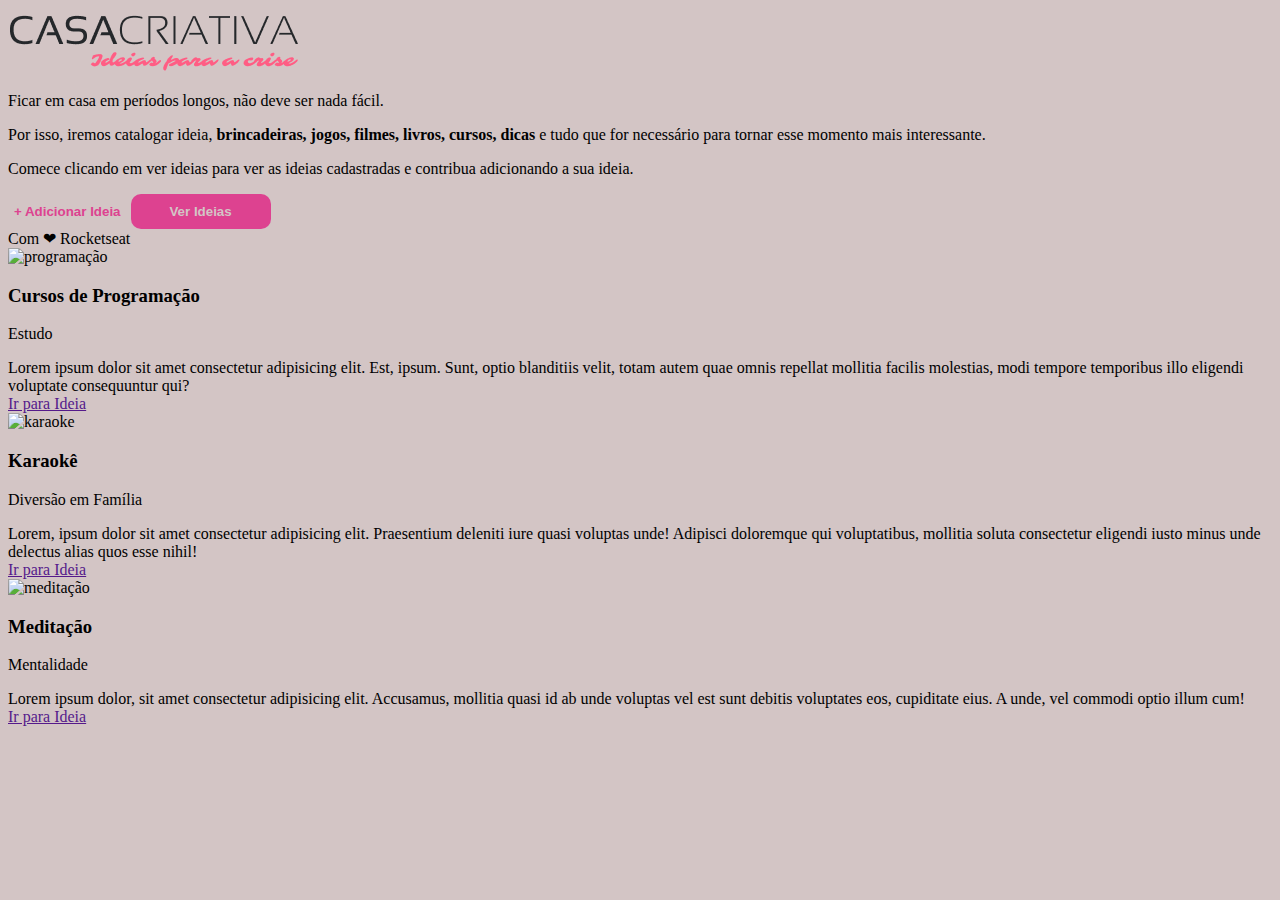
==== index.html @ 1b739c7f "index.html" ====
<!DOCTYPE html>
<html lang='pt-br'>
    <head>
        <!-- Aqui ficarão as configurações do site -->
        <meta charset='UTF-8'>
        <title>Casa Criativa</title>
        <link rel="stylesheet" href="estilo/style.css">
    </head>
    <body>
        <!-- Aqui ficará o conteúdo so site -->
        <div id='container'>
            <section id='part1'>
                <header>
                    <img src="imagens/logo.png" alt="Imagem Logomarca">
                </header>
                <main>
                    <p>
                        Ficar em casa em períodos longos, não deve ser nada fácil.
                    </p>
                    <p>
                        Por isso, iremos catalogar ideia, <strong>brincadeiras, jogos, filmes, livros, cursos, dicas</strong> e tudo que for necessário para tornar esse momento mais interessante.
                    </p>
                    <p>
                        Comece clicando em ver ideias para ver as ideias cadastradas e contribua adicionando a sua ideia.
                    </p>
                </main>
                <section id='butt'>
                    <button class="but1"><strong>+ Adicionar Ideia</strong></button>
                    <button class='but2'><strong>Ver Ideias</strong></button>
                </section>
                <footer id='fot'>Com &#10084 Rocketseat</footer>
            </section>
            <section id='part2'>
                <div class='ideas'>
                    <img src="https://image.flaticon.com/icons/svg/2729/2729007.svg" alt="programação">
                    <div class='content'>
                        <h3>Cursos de Programação</h3>
                        <p>Estudo</p>
                        <div class='description'>
                            Lorem ipsum dolor sit amet consectetur adipisicing elit. Est, ipsum. Sunt, optio blanditiis velit, totam autem quae omnis repellat mollitia facilis molestias, modi tempore temporibus illo eligendi voluptate consequuntur qui?
                        </div>
                        <a href="">Ir para Ideia</a>
                    </div>
                </div>
                <div class='ideas'>
                    <img src="https://image.flaticon.com/icons/svg/2729/2729032.svg" alt="karaoke">
                    <div class='content'>
                        <h3>Karaokê</h3>
                        <p>Diversão em Família</p>
                        <div class='description'>
                            Lorem, ipsum dolor sit amet consectetur adipisicing elit. Praesentium deleniti iure quasi voluptas unde! Adipisci doloremque qui voluptatibus, mollitia soluta consectetur eligendi iusto minus unde delectus alias quos esse nihil!
                        </div>
                        <a href="">Ir para Ideia</a>
                    </div>
                </div>
                <div class='ideas'>
                    <img src="https://image.flaticon.com/icons/svg/2729/2729027.svg" alt="meditação">
                    <div class='content'>
                        <h3>Meditação</h3>
                        <p>Mentalidade</p>
                        <div class='description'>
                            Lorem ipsum dolor, sit amet consectetur adipisicing elit. Accusamus, mollitia quasi id ab unde voluptas vel est sunt debitis voluptates eos, cupiditate eius. A unde, vel commodi optio illum cum!
                        </div>
                        <a href="">Ir para Ideia</a>
                    </div>
                </div>
            </section>
        </div>
        <script src="javascript/script.js"></script>
    </body>
</html>
---- estilo/style.css ----
body {
    background-color: rgb(211, 197, 197);
}
button.but1 {
    color: rgb(221, 66, 144);
    background: none;
    border: none;
}
button.but2 {
    background-color: rgb(221, 66, 144);
    color: rgb(211, 197, 197);
    border-radius: 10px;
    padding: 10px;
    width: 140px;
    border: none;
}
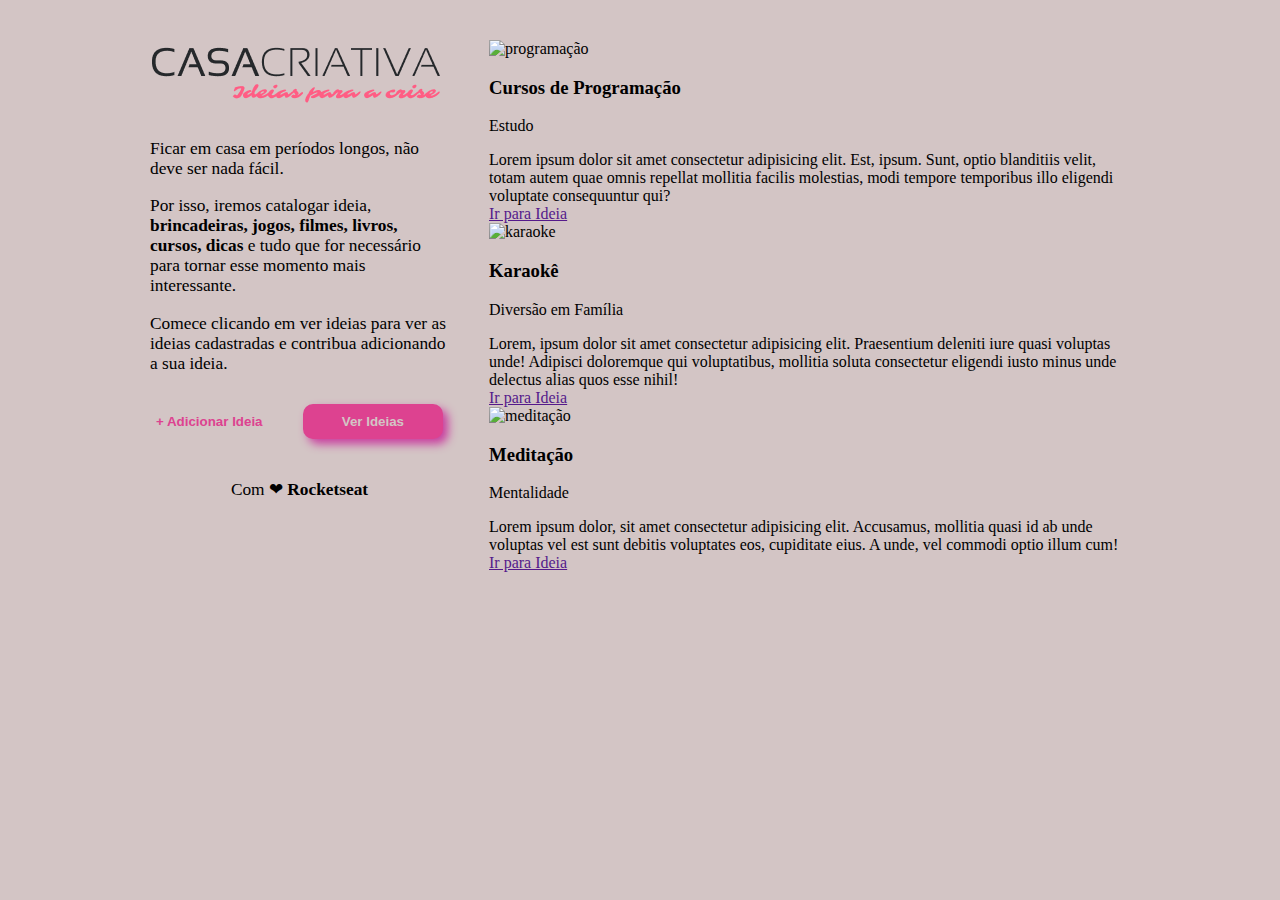
==== commit ffa05700: "index.html" ====
--- a/index.html
+++ b/index.html
@@ -28,7 +28,7 @@
                     <button class="but1"><strong>+ Adicionar Ideia</strong></button>
                     <button class='but2'><strong>Ver Ideias</strong></button>
                 </section>
-                <footer id='fot'>Com &#10084 Rocketseat</footer>
+                <footer id='fot'>Com &#10084 <a id='a1' target='_blank' href="https://rocketseat.com.br/">Rocketseat</a></footer>
             </section>
             <section id='part2'>
                 <div class='ideas'>
--- a/estilo/style.css
+++ b/estilo/style.css
@@ -1,5 +1,35 @@
 body {
     background-color: rgb(211, 197, 197);
+}
+div#container {
+    width: 90%;
+    max-width: 980px;
+    margin-right: auto;
+    margin-left: auto;
+    margin-top: 40px;
+    display:flex;
+}
+section#part1 {
+    width: 300px;
+    font-size: 13pt;
+    margin-right: 40px;
+}
+main {
+    margin-top: 30px;
+    margin-bottom: 30px;
+}
+footer#fot {
+    text-align: center;
+}
+footer a {
+    text-decoration: none;
+    color: black;
+    font-weight: bold;
+}
+button {
+    text-align: center;
+    cursor: pointer;
+    outline: none;
 }
 button.but1 {
     color: rgb(221, 66, 144);
@@ -13,4 +43,10 @@
     padding: 10px;
     width: 140px;
     border: none;
+    margin-bottom: 40px;
+    margin-left: 30px;
+    box-shadow: 5px 5px 10px rgb(201, 60, 159);
 }
+section#part2 {
+    
+}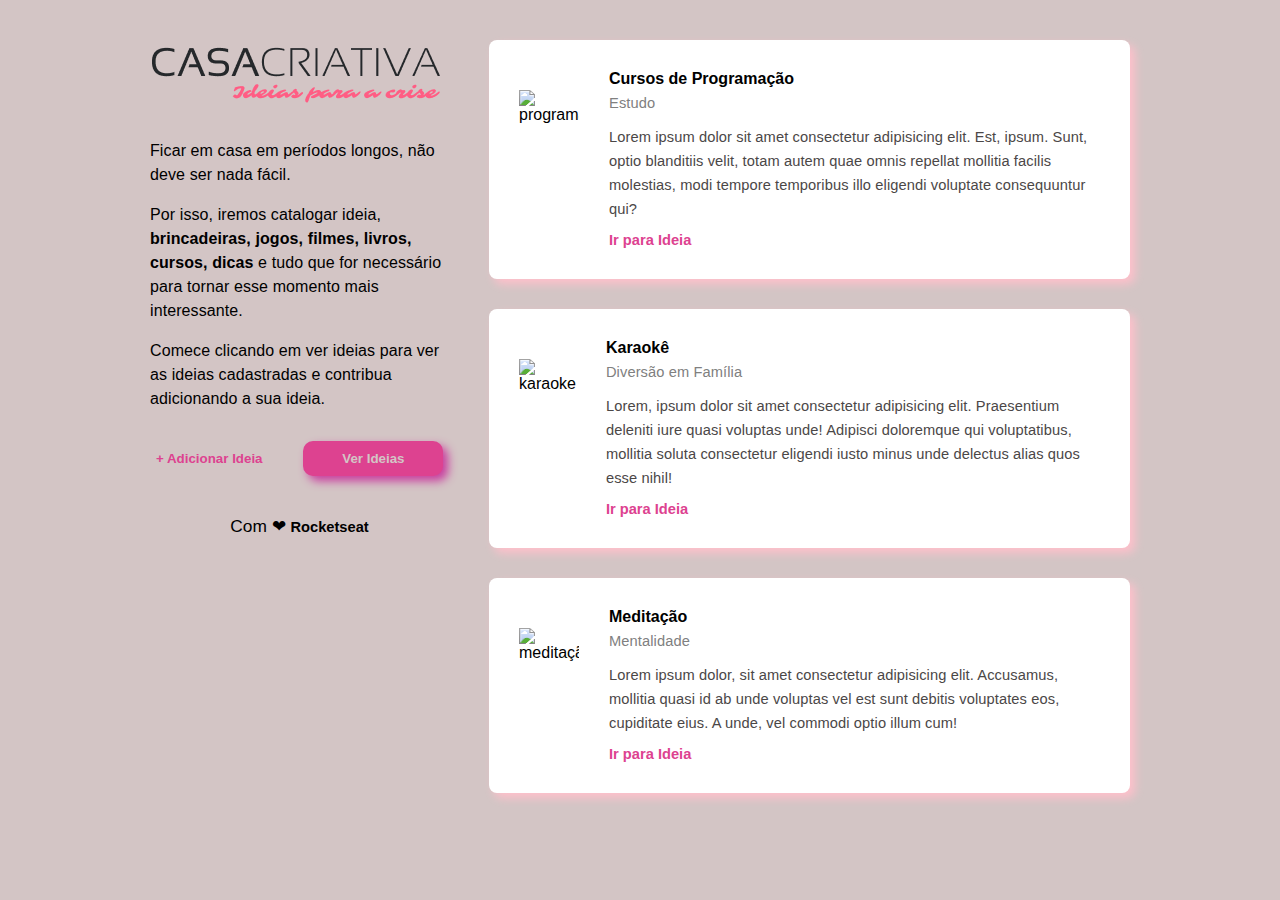
==== commit 422fbc50: "index.html" ====
--- a/index.html
+++ b/index.html
@@ -39,7 +39,7 @@
                         <div class='description'>
                             Lorem ipsum dolor sit amet consectetur adipisicing elit. Est, ipsum. Sunt, optio blanditiis velit, totam autem quae omnis repellat mollitia facilis molestias, modi tempore temporibus illo eligendi voluptate consequuntur qui?
                         </div>
-                        <a href="">Ir para Ideia</a>
+                        <a class='aa' href="">Ir para Ideia</a>
                     </div>
                 </div>
                 <div class='ideas'>
@@ -50,7 +50,7 @@
                         <div class='description'>
                             Lorem, ipsum dolor sit amet consectetur adipisicing elit. Praesentium deleniti iure quasi voluptas unde! Adipisci doloremque qui voluptatibus, mollitia soluta consectetur eligendi iusto minus unde delectus alias quos esse nihil!
                         </div>
-                        <a href="">Ir para Ideia</a>
+                        <a class='aaa' href="">Ir para Ideia</a>
                     </div>
                 </div>
                 <div class='ideas'>
@@ -61,7 +61,7 @@
                         <div class='description'>
                             Lorem ipsum dolor, sit amet consectetur adipisicing elit. Accusamus, mollitia quasi id ab unde voluptas vel est sunt debitis voluptates eos, cupiditate eius. A unde, vel commodi optio illum cum!
                         </div>
-                        <a href="">Ir para Ideia</a>
+                        <a class='aaaa' href="">Ir para Ideia</a>
                     </div>
                 </div>
             </section>
--- a/estilo/style.css
+++ b/estilo/style.css
@@ -1,5 +1,6 @@
 body {
     background-color: rgb(211, 197, 197);
+    font-family: 'Montserrat', sans-serif;
 }
 div#container {
     width: 90%;
@@ -47,6 +48,51 @@
     margin-left: 30px;
     box-shadow: 5px 5px 10px rgb(201, 60, 159);
 }
+a {
+    text-decoration: none;
+    font-weight: bold;
+    color: rgb(221, 66, 144);
+    font-size: 11pt;
+}
+div.ideas {
+    display: flex;
+}
+p, .description {
+    font-size: 16px;
+    line-height: 24px;
+    letter-spacing: 0.1px;
+}
+.ideas img {
+    height: 60px;
+    width: 60px;
+    margin-right: 30px;
+    margin-top: 20px;
+}
+.ideas h3 {
+    font-size: 12pt;
+    margin-top: 2px;
+    margin: 0;
+}
+.ideas {
+    margin-bottom: 30px;
+    background-color: white;
+    padding: 30px;
+    border-radius: 8px;
+    border: none;
+    box-shadow: 5px 5px 10px pink;
+}
+.ideas p {
+    margin-top: 3px;
+    margin-bottom: 10px;
+    color: gray;
+    font-size: 11pt;
+}
+.description {
+    font-size: 11pt;
+    margin-top: 10px;
+    margin-bottom: 10px;
+    color: rgb(75, 71, 71);
+}
 section#part2 {
-    
+
 }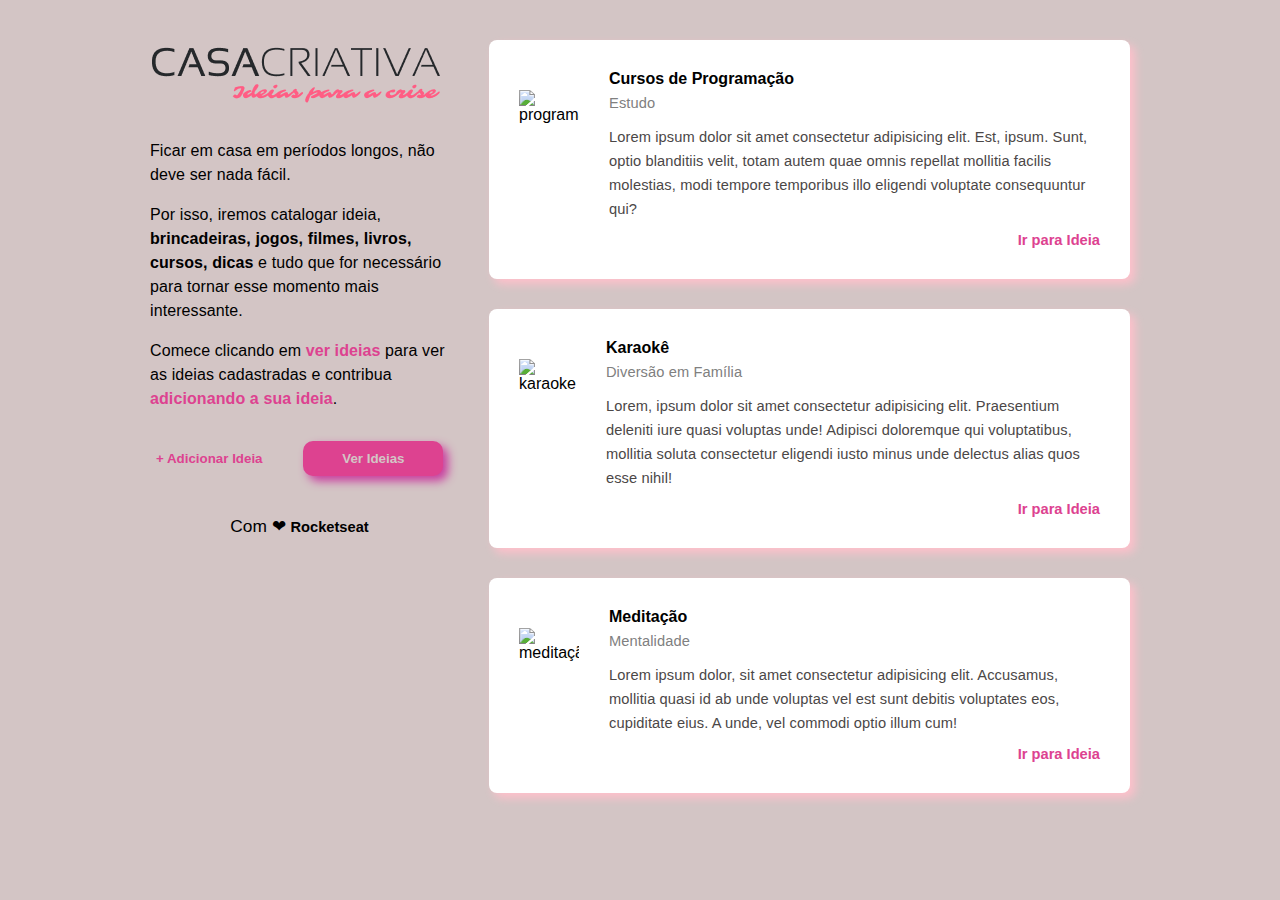
==== commit af60ce98: "index.html" ====
--- a/index.html
+++ b/index.html
@@ -21,7 +21,7 @@
                         Por isso, iremos catalogar ideia, <strong>brincadeiras, jogos, filmes, livros, cursos, dicas</strong> e tudo que for necessário para tornar esse momento mais interessante.
                     </p>
                     <p>
-                        Comece clicando em ver ideias para ver as ideias cadastradas e contribua adicionando a sua ideia.
+                        Comece clicando em <font color='#DD4290'><strong>ver ideias</strong></font> para ver as ideias cadastradas e contribua <font color='#DD4290'><strong>adicionando a sua ideia</strong></font>.
                     </p>
                 </main>
                 <section id='butt'>
@@ -39,7 +39,9 @@
                         <div class='description'>
                             Lorem ipsum dolor sit amet consectetur adipisicing elit. Est, ipsum. Sunt, optio blanditiis velit, totam autem quae omnis repellat mollitia facilis molestias, modi tempore temporibus illo eligendi voluptate consequuntur qui?
                         </div>
-                        <a class='aa' href="">Ir para Ideia</a>
+                        <div class='link'>
+                            <a class='aa' href="">Ir para Ideia</a>
+                        </div>
                     </div>
                 </div>
                 <div class='ideas'>
@@ -50,7 +52,9 @@
                         <div class='description'>
                             Lorem, ipsum dolor sit amet consectetur adipisicing elit. Praesentium deleniti iure quasi voluptas unde! Adipisci doloremque qui voluptatibus, mollitia soluta consectetur eligendi iusto minus unde delectus alias quos esse nihil!
                         </div>
-                        <a class='aaa' href="">Ir para Ideia</a>
+                        <div class="link">
+                            <a class='aaa' href="">Ir para Ideia</a>
+                        </div>
                     </div>
                 </div>
                 <div class='ideas'>
@@ -61,7 +65,9 @@
                         <div class='description'>
                             Lorem ipsum dolor, sit amet consectetur adipisicing elit. Accusamus, mollitia quasi id ab unde voluptas vel est sunt debitis voluptates eos, cupiditate eius. A unde, vel commodi optio illum cum!
                         </div>
-                        <a class='aaaa' href="">Ir para Ideia</a>
+                        <div class="link">
+                            <a class='aaaa' href="">Ir para Ideia</a>
+                        </div>
                     </div>
                 </div>
             </section>
--- a/estilo/style.css
+++ b/estilo/style.css
@@ -54,6 +54,9 @@
     color: rgb(221, 66, 144);
     font-size: 11pt;
 }
+div.link {
+    text-align: right;
+}
 div.ideas {
     display: flex;
 }
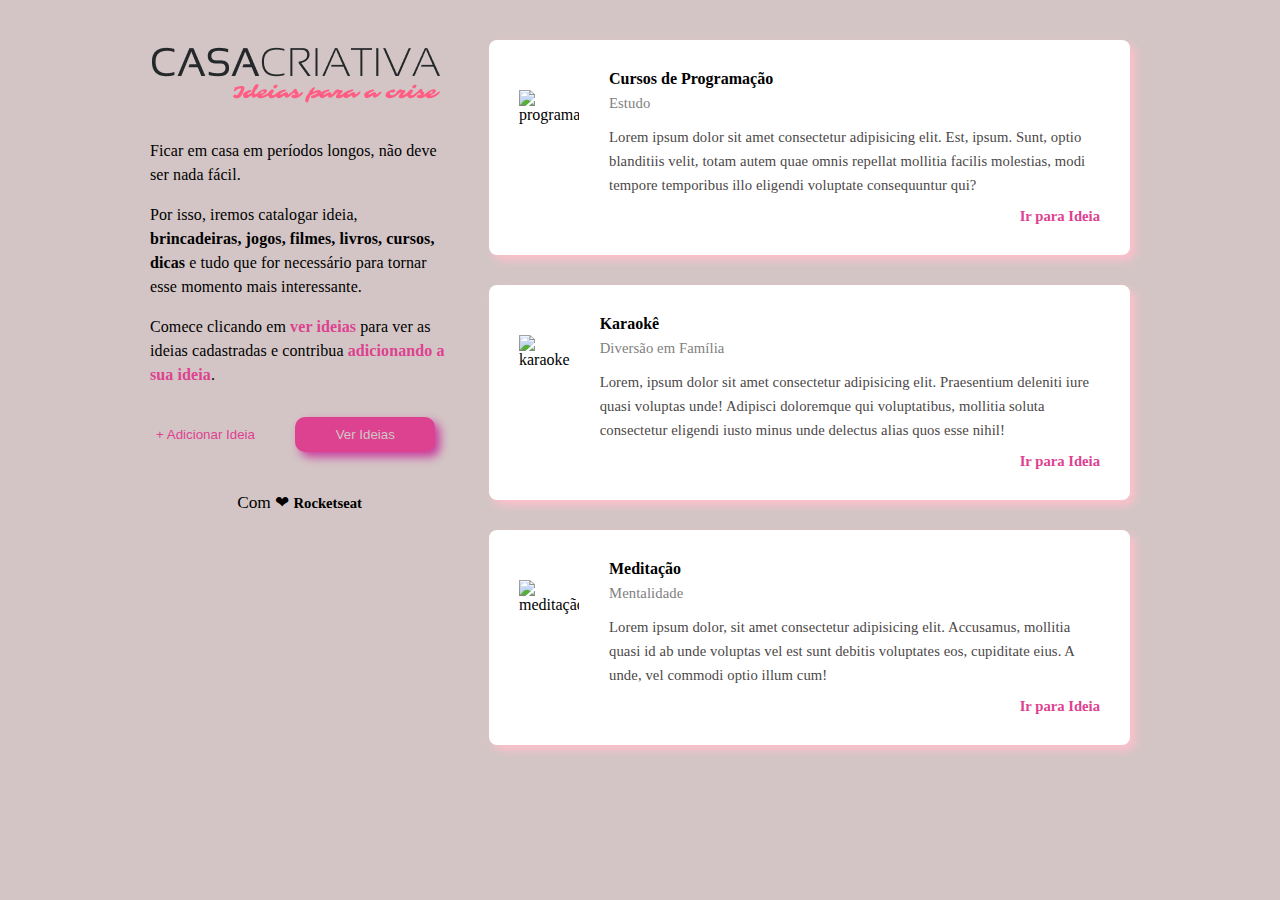
==== commit 9bc7d673: "index.html" ====
--- a/index.html
+++ b/index.html
@@ -25,8 +25,8 @@
                     </p>
                 </main>
                 <section id='butt'>
-                    <button class="but1"><strong>+ Adicionar Ideia</strong></button>
-                    <button class='but2'><strong>Ver Ideias</strong></button>
+                   <a href="form.html"><button class="but1">+ Adicionar Ideia</button></a>
+                    <button class='but2'>Ver Ideias</button>
                 </section>
                 <footer id='fot'>Com &#10084 <a id='a1' target='_blank' href="https://rocketseat.com.br/">Rocketseat</a></footer>
             </section>
@@ -72,6 +72,9 @@
                 </div>
             </section>
         </div>
+
+        <!-- Aqui será o Formulário -->
+
         <script src="javascript/script.js"></script>
     </body>
 </html>
--- a/estilo/style.css
+++ b/estilo/style.css
@@ -1,6 +1,6 @@
 body {
     background-color: rgb(211, 197, 197);
-    font-family: 'Montserrat', sans-serif;
+    font-family: 'Pacifico', cursive;
 }
 div#container {
     width: 90%;
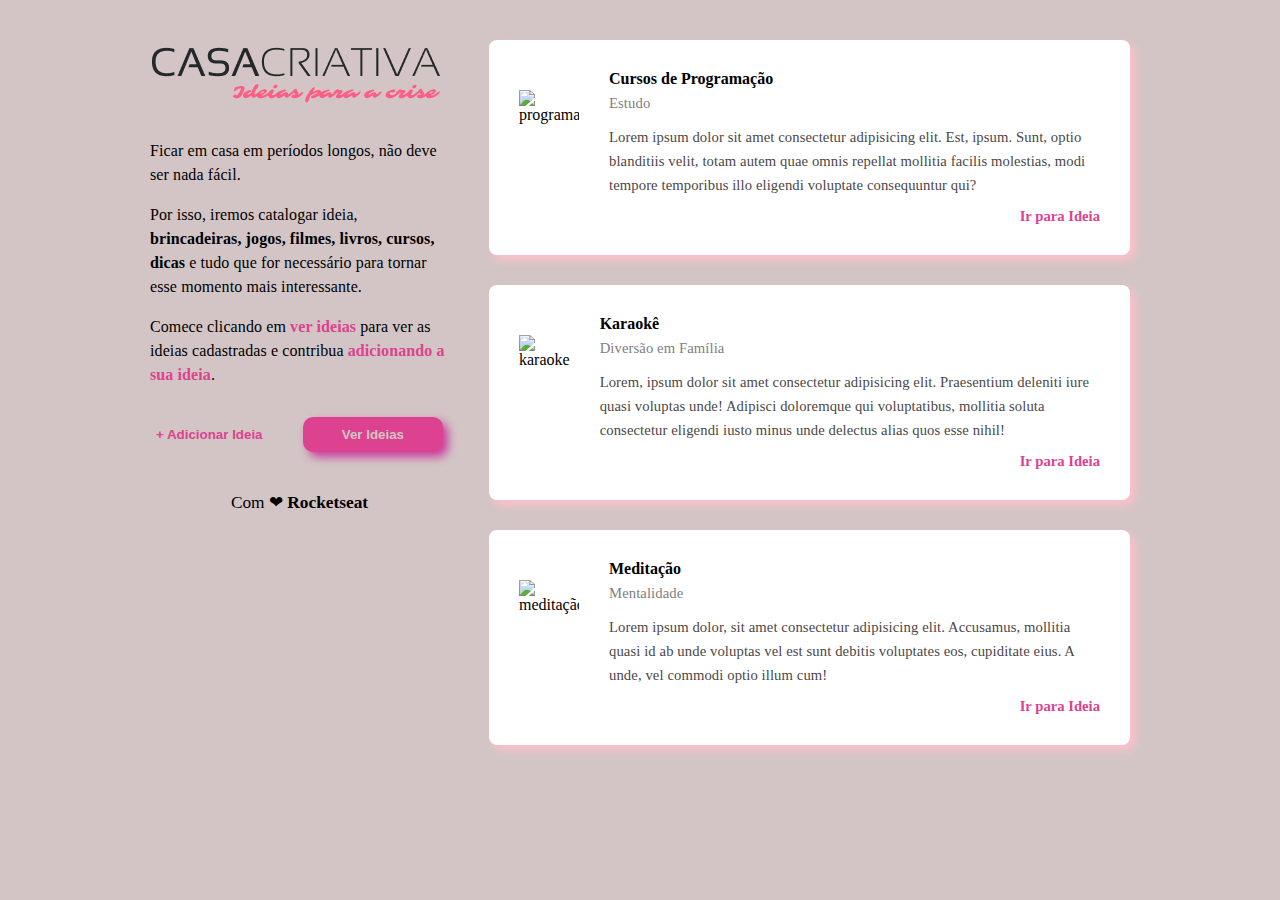
==== commit e0b4bc7f: "index.html" ====
--- a/index.html
+++ b/index.html
@@ -26,7 +26,7 @@
                 </main>
                 <section id='butt'>
                    <a href="form.html"><button class="but1">+ Adicionar Ideia</button></a>
-                    <button class='but2'>Ver Ideias</button>
+                   <a href="ideias.html"><button class='but2'>Ver Ideias</button></a>
                 </section>
                 <footer id='fot'>Com &#10084 <a id='a1' target='_blank' href="https://rocketseat.com.br/">Rocketseat</a></footer>
             </section>
--- a/estilo/style.css
+++ b/estilo/style.css
@@ -31,6 +31,7 @@
     text-align: center;
     cursor: pointer;
     outline: none;
+    font-weight: bold;
 }
 button.but1 {
     color: rgb(221, 66, 144);
@@ -48,7 +49,7 @@
     margin-left: 30px;
     box-shadow: 5px 5px 10px rgb(201, 60, 159);
 }
-a {
+a.aa, a.aaa, a.aaaa {
     text-decoration: none;
     font-weight: bold;
     color: rgb(221, 66, 144);
@@ -96,6 +97,201 @@
     margin-bottom: 10px;
     color: rgb(75, 71, 71);
 }
-section#part2 {
 
-}+#body2 {
+    background-color: rgb(221, 66, 144);
+}
+#container2 {
+    display: flex;
+    justify-content: center;
+}
+#container2 .content {
+    margin-top: 30px;
+    color: white;
+}
+#container2 .content h1 {
+    text-align: center;
+    text-transform: uppercase;
+    margin-top: 5px;
+    margin-bottom: 20px;
+}
+.content form {
+    width: 80%;
+    max-width: 800px;
+    margin: auto;
+    margin-top: 0;
+    margin-bottom: 0;
+    display: grid;
+    grid-template-columns: 1fr 1fr;
+    gap: 25px;
+}
+form input {
+    width: 100%;
+    padding: 8px;
+    border-radius: 8px;
+    outline: none;
+    box-sizing: border-box;
+}
+form textarea {
+    width: 100%;
+    padding: 8px;
+    border-radius: 8px;
+    outline: none;
+    box-sizing: border-box;
+}
+form .pri:nth-child(3) {
+    grid-column: span 2;
+}
+form .pri:nth-child(4) {
+    grid-column: span 2;
+}
+form .pri:nth-child(5) {
+    grid-column: span 2;
+}
+form label {
+    font-weight: 500;
+    line-height: 30px;
+}
+button#but3, button#but4 {
+    background-color: white;
+    color: rgb(221, 66, 144);
+    border: none;
+    border-radius: 10px;
+    padding: 10px;
+    width: 140px;
+    box-shadow: 5px 5px 10px rgb(201, 60, 159);
+    margin-top: 30px;
+}
+div#but33 {
+    grid-column: 2;
+    text-align: right;
+}
+div#principal {
+    width: 80%;
+    max-width: 800px;
+    margin: auto;
+    margin-top: 10px;
+    margin-bottom: 0;
+    display: grid;
+    grid-template-columns: 1fr 1fr;
+    gap: 25px;
+}
+
+
+/* Final page */
+body#ultimo {
+    background-color: rgb(211, 197, 197);
+    font-family: 'Pacifico', cursive;
+}
+#container3 {
+    width: 1100px;
+    margin: auto;
+}
+#content3 header {
+    text-align: center;
+    margin-top: 50px;
+}
+#content3 header h3 {
+    margin-bottom: -20px;
+    font-size: 12pt;
+    color: gray;
+}
+#content3 header h1 {
+    font-size: 23pt;
+}
+#cab {
+    display: grid;
+    grid-template-columns: 1fr 1fr;
+}
+#cab img {
+    margin-left: 50px;
+}
+#but {
+    text-align: right;
+    margin-right: 50px;
+}
+button#ini, button#ideas {
+    border: none;
+    background: none;
+    font-weight: bold;
+    font-size: 11pt;
+    cursor: pointer;
+    outline: none;
+}
+button#ini:hover, button#ideas:hover {
+    text-decoration: underline;
+}
+button#novide {
+    border: none;
+    outline: none;
+    cursor: pointer;
+    padding: 15px;
+    background-color: rgb(221, 66, 144);
+    color: white;
+    font-weight: bold;
+    border-radius: 10px;
+    width: 140px;
+    margin-left: 10px;
+    box-shadow: 5px 5px 10px rgb(201, 60, 159);
+}
+button#novide:hover {
+    background-color: #0984e3;
+    color: white;
+    transition: 400ms;
+    box-shadow: none;
+}
+#grid1, #grid2 {
+    display: grid;
+    grid-template-columns: 1fr 1fr;
+    margin-left: 50px;
+}
+.cont img {
+    width: 60px;
+    height: 60px;
+    margin-right: 15px;
+    margin-top: 10px;
+}
+.cont .ir {
+    margin-top: -10px;
+}
+.cont .ir h3 {
+    font-size: 12pt;
+}
+.cont .ir p {
+    font-size: 11pt;
+    color: gray;
+    margin-top: -10px;
+}
+.ha {
+   margin-top: 20px;
+   margin-bottom: -10px;
+   text-align: right;
+}
+.ha a {
+    text-decoration: none;
+    font-weight: bold;
+    color: rgb(221, 66, 144);
+}
+.ha a:hover {
+    text-decoration: underline;
+}
+.cont {
+    display: flex;
+    margin-top: 50px;
+    margin-right: 50px;
+    padding: 30px;
+    background-color: white;
+    border-radius: 15px;
+}
+footer#final {
+    margin-top: 70px;
+    text-align: center;
+}
+footer#final a {
+    text-decoration: none;
+    font-weight: bold;
+    color: gray;
+}
+footer#final a:hover {
+    color: rgb(221, 66, 144);
+}
